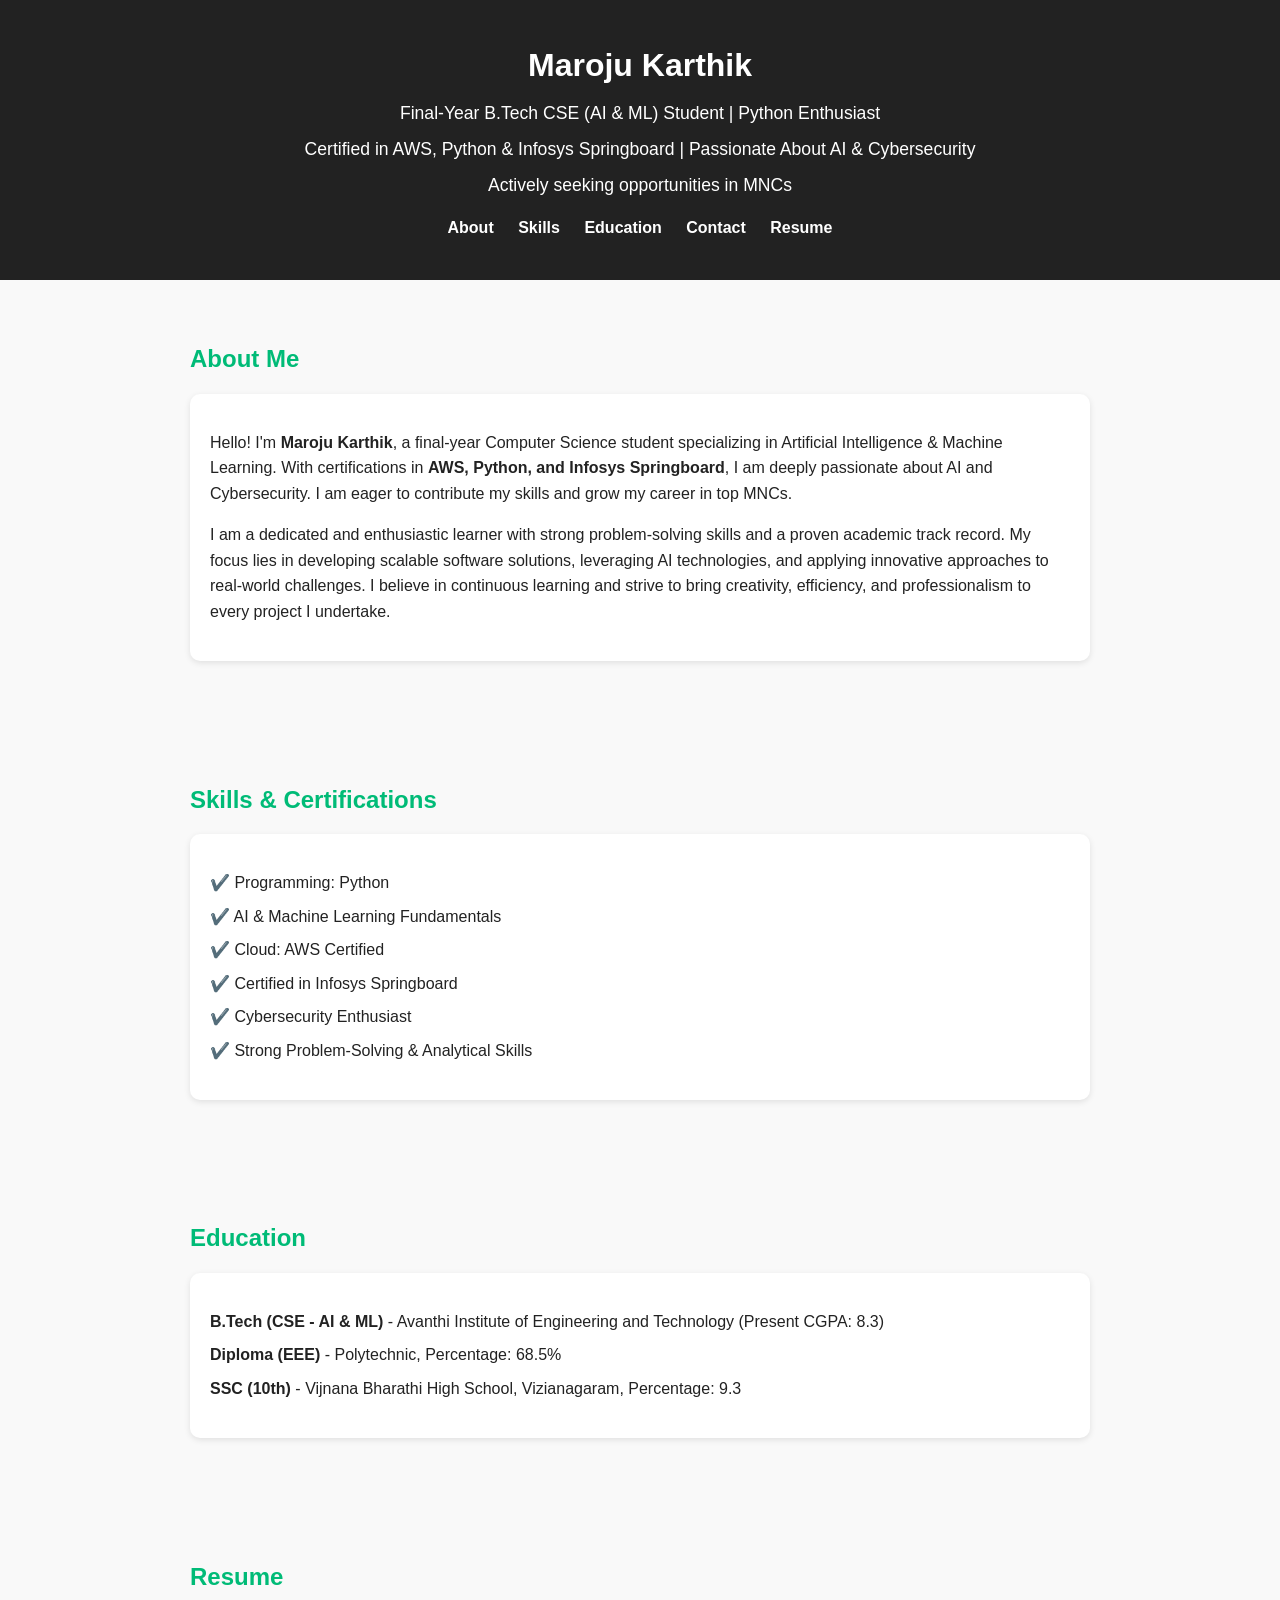
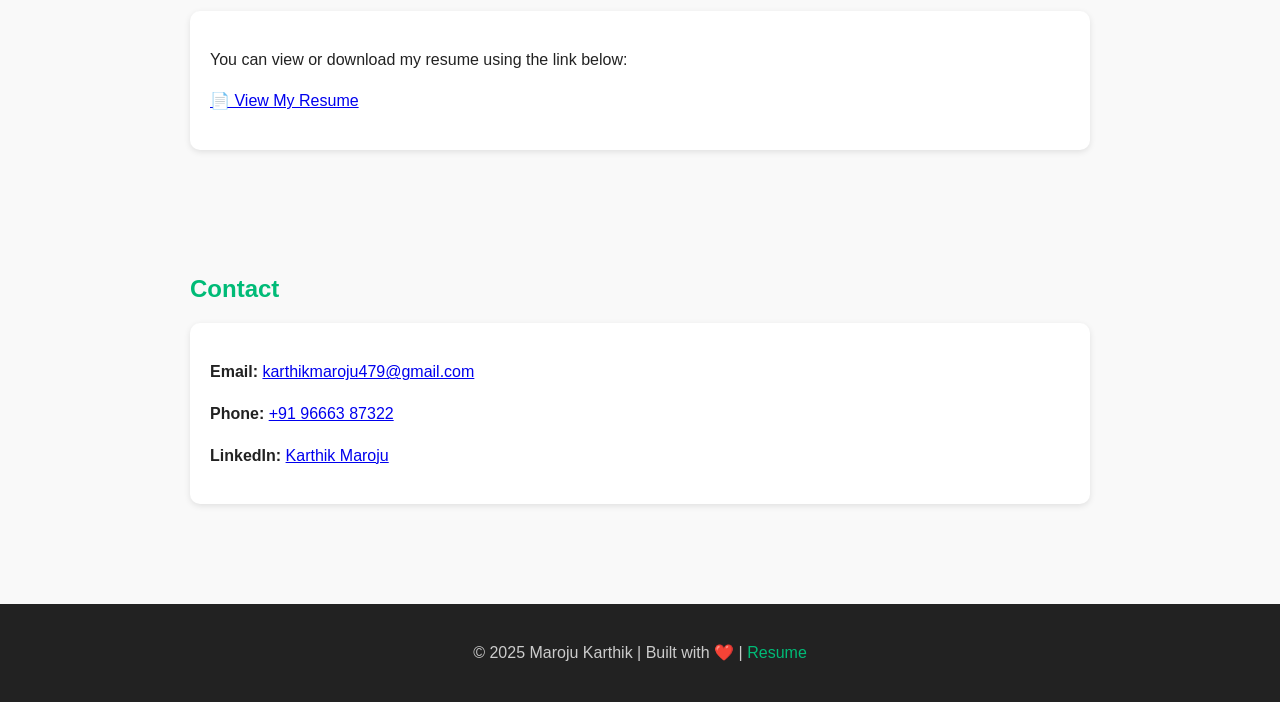
==== Index.html @ 7bbeaa72 "Rename Maroju Karthik_portfolio.html to Index.html" ====
<!DOCTYPE html>
<html lang="en">
<head>
  <meta charset="UTF-8">
  <meta name="viewport" content="width=device-width, initial-scale=1.0">
  <title>Maroju Karthik - Portfolio</title>
  <style>
    body {font-family: Arial, sans-serif; margin:0; padding:0; line-height:1.6; color:#222; background:#f9f9f9;}
    header {background:#222; color:#fff; padding:40px 20px; text-align:center;}
    header h1 {margin:0; font-size:2rem;}
    header p {margin:8px 0; font-size:1.1rem;}
    nav {margin-top:15px;}
    nav a {color:#fff; margin:0 10px; text-decoration:none; font-weight:bold;}
    section {padding:40px 20px; max-width:900px; margin:auto;}
    h2 {color:#0b7; margin-bottom:15px;}
    .card {background:#fff; padding:20px; border-radius:10px; margin-bottom:20px; box-shadow:0 2px 6px rgba(0,0,0,0.1);}
    ul {list-style:none; padding:0;}
    ul li {margin-bottom:8px;}
    footer {background:#222; color:#ccc; text-align:center; padding:20px; margin-top:40px;}
    footer a {color:#0b7; text-decoration:none;}
  </style>
</head>
<body>
  <header>
    <h1>Maroju Karthik</h1>
    <p>Final-Year B.Tech CSE (AI & ML) Student | Python Enthusiast</p>
    <p>Certified in AWS, Python & Infosys Springboard | Passionate About AI & Cybersecurity</p>
    <p>Actively seeking opportunities in MNCs</p>
    <nav>
      <a href="#about">About</a>
      <a href="#skills">Skills</a>
      <a href="#education">Education</a>
      <a href="#contact">Contact</a>
      <a href="#resume">Resume</a>
    </nav>
  </header>

  <section id="about">
    <h2>About Me</h2>
    <div class="card">
      <p>Hello! I'm <strong>Maroju Karthik</strong>, a final-year Computer Science student specializing in Artificial Intelligence & Machine Learning. With certifications in <strong>AWS, Python, and Infosys Springboard</strong>, I am deeply passionate about AI and Cybersecurity. I am eager to contribute my skills and grow my career in top MNCs.</p>
      <p>I am a dedicated and enthusiastic learner with strong problem-solving skills and a proven academic track record. My focus lies in developing scalable software solutions, leveraging AI technologies, and applying innovative approaches to real-world challenges. I believe in continuous learning and strive to bring creativity, efficiency, and professionalism to every project I undertake.</p>
    </div>
  </section>

  <section id="skills">
    <h2>Skills & Certifications</h2>
    <div class="card">
      <ul>
        <li>✔️ Programming: Python</li>
        <li>✔️ AI & Machine Learning Fundamentals</li>
        <li>✔️ Cloud: AWS Certified</li>
        <li>✔️ Certified in Infosys Springboard</li>
        <li>✔️ Cybersecurity Enthusiast</li>
        <li>✔️ Strong Problem-Solving & Analytical Skills</li>
      </ul>
    </div>
  </section>

  <section id="education">
    <h2>Education</h2>
    <div class="card">
      <ul>
        <li><strong>B.Tech (CSE - AI & ML)</strong> - Avanthi Institute of Engineering and Technology (Present CGPA: 8.3)</li>
        <li><strong>Diploma (EEE)</strong> - Polytechnic, Percentage: 68.5%</li>
        <li><strong>SSC (10th)</strong> - Vijnana Bharathi High School, Vizianagaram, Percentage: 9.3</li>
      </ul>
    </div>
  </section>

  <section id="resume">
    <h2>Resume</h2>
    <div class="card">
      <p>You can view or download my resume using the link below:</p>
      <p><a href="https://drive.google.com/file/d/10t4uBy4lNcmijcARof2DZ9ESx4ZynN8q/view?usp=drivesdk" target="_blank">📄 View My Resume</a></p>
    </div>
  </section>

  <section id="contact">
    <h2>Contact</h2>
    <div class="card">
      <p><strong>Email:</strong> <a href="mailto:karthikmaroju479@gmail.com">karthikmaroju479@gmail.com</a></p>
      <p><strong>Phone:</strong> <a href="tel:+919666387322">+91 96663 87322</a></p>
      <p><strong>LinkedIn:</strong> <a href="https://www.linkedin.com/in/karthik-maroju" target="_blank">Karthik Maroju</a></p>
    </div>
  </section>

  <footer>
    <p>© 2025 Maroju Karthik | Built with ❤️ | <a href="#resume">Resume</a></p>
  </footer>
</body>
</html>
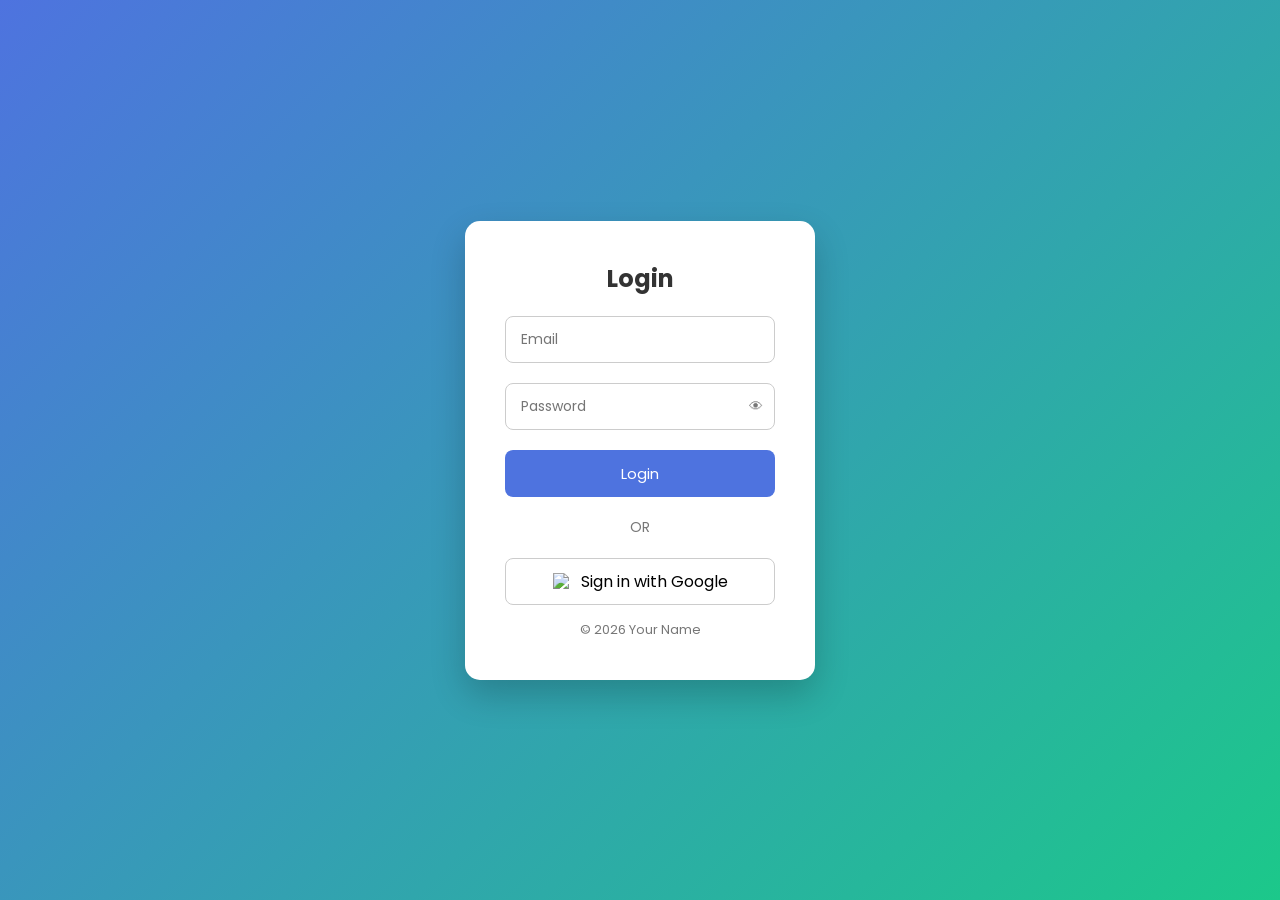
==== commit 647b7a38: "Revamp login page layout and styles" ====
--- a/Index.html
+++ b/Index.html
@@ -2,91 +2,170 @@
 <html lang="en">
 <head>
   <meta charset="UTF-8">
+  <title>Login Page</title>
   <meta name="viewport" content="width=device-width, initial-scale=1.0">
-  <title>Maroju Karthik - Portfolio</title>
+
+  <!-- Google Font -->
+  <link href="https://fonts.googleapis.com/css2?family=Poppins:wght@300;400;600&display=swap" rel="stylesheet">
+
   <style>
-    body {font-family: Arial, sans-serif; margin:0; padding:0; line-height:1.6; color:#222; background:#f9f9f9;}
-    header {background:#222; color:#fff; padding:40px 20px; text-align:center;}
-    header h1 {margin:0; font-size:2rem;}
-    header p {margin:8px 0; font-size:1.1rem;}
-    nav {margin-top:15px;}
-    nav a {color:#fff; margin:0 10px; text-decoration:none; font-weight:bold;}
-    section {padding:40px 20px; max-width:900px; margin:auto;}
-    h2 {color:#0b7; margin-bottom:15px;}
-    .card {background:#fff; padding:20px; border-radius:10px; margin-bottom:20px; box-shadow:0 2px 6px rgba(0,0,0,0.1);}
-    ul {list-style:none; padding:0;}
-    ul li {margin-bottom:8px;}
-    footer {background:#222; color:#ccc; text-align:center; padding:20px; margin-top:40px;}
-    footer a {color:#0b7; text-decoration:none;}
+    * {
+      margin: 0;
+      padding: 0;
+      box-sizing: border-box;
+      font-family: 'Poppins', sans-serif;
+    }
+
+    body {
+      height: 100vh;
+      display: flex;
+      justify-content: center;
+      align-items: center;
+      background: linear-gradient(135deg, #4e73df, #1cc88a);
+    }
+
+    .container {
+      background: #ffffff;
+      padding: 40px;
+      width: 350px;
+      border-radius: 15px;
+      box-shadow: 0 15px 35px rgba(0,0,0,0.2);
+      text-align: center;
+    }
+
+    .container h2 {
+      margin-bottom: 20px;
+      color: #333;
+    }
+
+    .input-box {
+      position: relative;
+      margin-bottom: 20px;
+    }
+
+    .input-box input {
+      width: 100%;
+      padding: 12px 40px 12px 15px;
+      border-radius: 8px;
+      border: 1px solid #ccc;
+      outline: none;
+      font-size: 14px;
+      transition: 0.3s;
+    }
+
+    .input-box input:focus {
+      border-color: #4e73df;
+    }
+
+    .toggle-password {
+      position: absolute;
+      right: 12px;
+      top: 50%;
+      transform: translateY(-50%);
+      cursor: pointer;
+      font-size: 14px;
+      color: #777;
+    }
+
+    .btn {
+      width: 100%;
+      padding: 12px;
+      background: #4e73df;
+      color: white;
+      border: none;
+      border-radius: 8px;
+      cursor: pointer;
+      font-size: 15px;
+      transition: 0.3s;
+    }
+
+    .btn:hover {
+      background: #2e59d9;
+    }
+
+    .divider {
+      margin: 20px 0;
+      font-size: 14px;
+      color: #777;
+    }
+
+    .google-btn {
+      display: flex;
+      align-items: center;
+      justify-content: center;
+      gap: 10px;
+      background: #fff;
+      border: 1px solid #ccc;
+      padding: 10px;
+      border-radius: 8px;
+      cursor: pointer;
+      transition: 0.3s;
+    }
+
+    .google-btn:hover {
+      background: #f8f9fa;
+    }
+
+    .google-btn img {
+      width: 18px;
+    }
+
+    .footer {
+      margin-top: 15px;
+      font-size: 13px;
+      color: #777;
+    }
+
+    @media(max-width: 400px) {
+      .container {
+        width: 90%;
+      }
+    }
+
   </style>
 </head>
 <body>
-  <header>
-    <h1>Maroju Karthik</h1>
-    <p>Final-Year B.Tech CSE (AI & ML) Student | Python Enthusiast</p>
-    <p>Certified in AWS, Python & Infosys Springboard | Passionate About AI & Cybersecurity</p>
-    <p>Actively seeking opportunities in MNCs</p>
-    <nav>
-      <a href="#about">About</a>
-      <a href="#skills">Skills</a>
-      <a href="#education">Education</a>
-      <a href="#contact">Contact</a>
-      <a href="#resume">Resume</a>
-    </nav>
-  </header>
 
-  <section id="about">
-    <h2>About Me</h2>
-    <div class="card">
-      <p>Hello! I'm <strong>Maroju Karthik</strong>, a final-year Computer Science student specializing in Artificial Intelligence & Machine Learning. With certifications in <strong>AWS, Python, and Infosys Springboard</strong>, I am deeply passionate about AI and Cybersecurity. I am eager to contribute my skills and grow my career in top MNCs.</p>
-      <p>I am a dedicated and enthusiastic learner with strong problem-solving skills and a proven academic track record. My focus lies in developing scalable software solutions, leveraging AI technologies, and applying innovative approaches to real-world challenges. I believe in continuous learning and strive to bring creativity, efficiency, and professionalism to every project I undertake.</p>
+  <div class="container">
+    <h2>Login</h2>
+
+    <div class="input-box">
+      <input type="email" placeholder="Email" required>
     </div>
-  </section>
 
-  <section id="skills">
-    <h2>Skills & Certifications</h2>
-    <div class="card">
-      <ul>
-        <li>✔️ Programming: Python</li>
-        <li>✔️ AI & Machine Learning Fundamentals</li>
-        <li>✔️ Cloud: AWS Certified</li>
-        <li>✔️ Certified in Infosys Springboard</li>
-        <li>✔️ Cybersecurity Enthusiast</li>
-        <li>✔️ Strong Problem-Solving & Analytical Skills</li>
-      </ul>
+    <div class="input-box">
+      <input type="password" id="password" placeholder="Password" required>
+      <span class="toggle-password" onclick="togglePassword()">👁</span>
     </div>
-  </section>
 
-  <section id="education">
-    <h2>Education</h2>
-    <div class="card">
-      <ul>
-        <li><strong>B.Tech (CSE - AI & ML)</strong> - Avanthi Institute of Engineering and Technology (Present CGPA: 8.3)</li>
-        <li><strong>Diploma (EEE)</strong> - Polytechnic, Percentage: 68.5%</li>
-        <li><strong>SSC (10th)</strong> - Vijnana Bharathi High School, Vizianagaram, Percentage: 9.3</li>
-      </ul>
+    <button class="btn">Login</button>
+
+    <div class="divider">OR</div>
+
+    <div class="google-btn" onclick="googleSignIn()">
+      <img src="https://cdn-icons-png.flaticon.com/512/2991/2991148.png">
+      Sign in with Google
     </div>
-  </section>
 
-  <section id="resume">
-    <h2>Resume</h2>
-    <div class="card">
-      <p>You can view or download my resume using the link below:</p>
-      <p><a href="https://drive.google.com/file/d/10t4uBy4lNcmijcARof2DZ9ESx4ZynN8q/view?usp=drivesdk" target="_blank">📄 View My Resume</a></p>
+    <div class="footer">
+      © 2026 Your Name
     </div>
-  </section>
+  </div>
 
-  <section id="contact">
-    <h2>Contact</h2>
-    <div class="card">
-      <p><strong>Email:</strong> <a href="mailto:karthikmaroju479@gmail.com">karthikmaroju479@gmail.com</a></p>
-      <p><strong>Phone:</strong> <a href="tel:+919666387322">+91 96663 87322</a></p>
-      <p><strong>LinkedIn:</strong> <a href="https://www.linkedin.com/in/karthik-maroju" target="_blank">Karthik Maroju</a></p>
-    </div>
-  </section>
+  <script>
+    function togglePassword() {
+      const password = document.getElementById("password");
+      if (password.type === "password") {
+        password.type = "text";
+      } else {
+        password.type = "password";
+      }
+    }
 
-  <footer>
-    <p>© 2025 Maroju Karthik | Built with ❤️ | <a href="#resume">Resume</a></p>
-  </footer>
+    function googleSignIn() {
+      alert("Google Sign-In integration requires backend & Google API setup.");
+    }
+  </script>
+
 </body>
 </html>
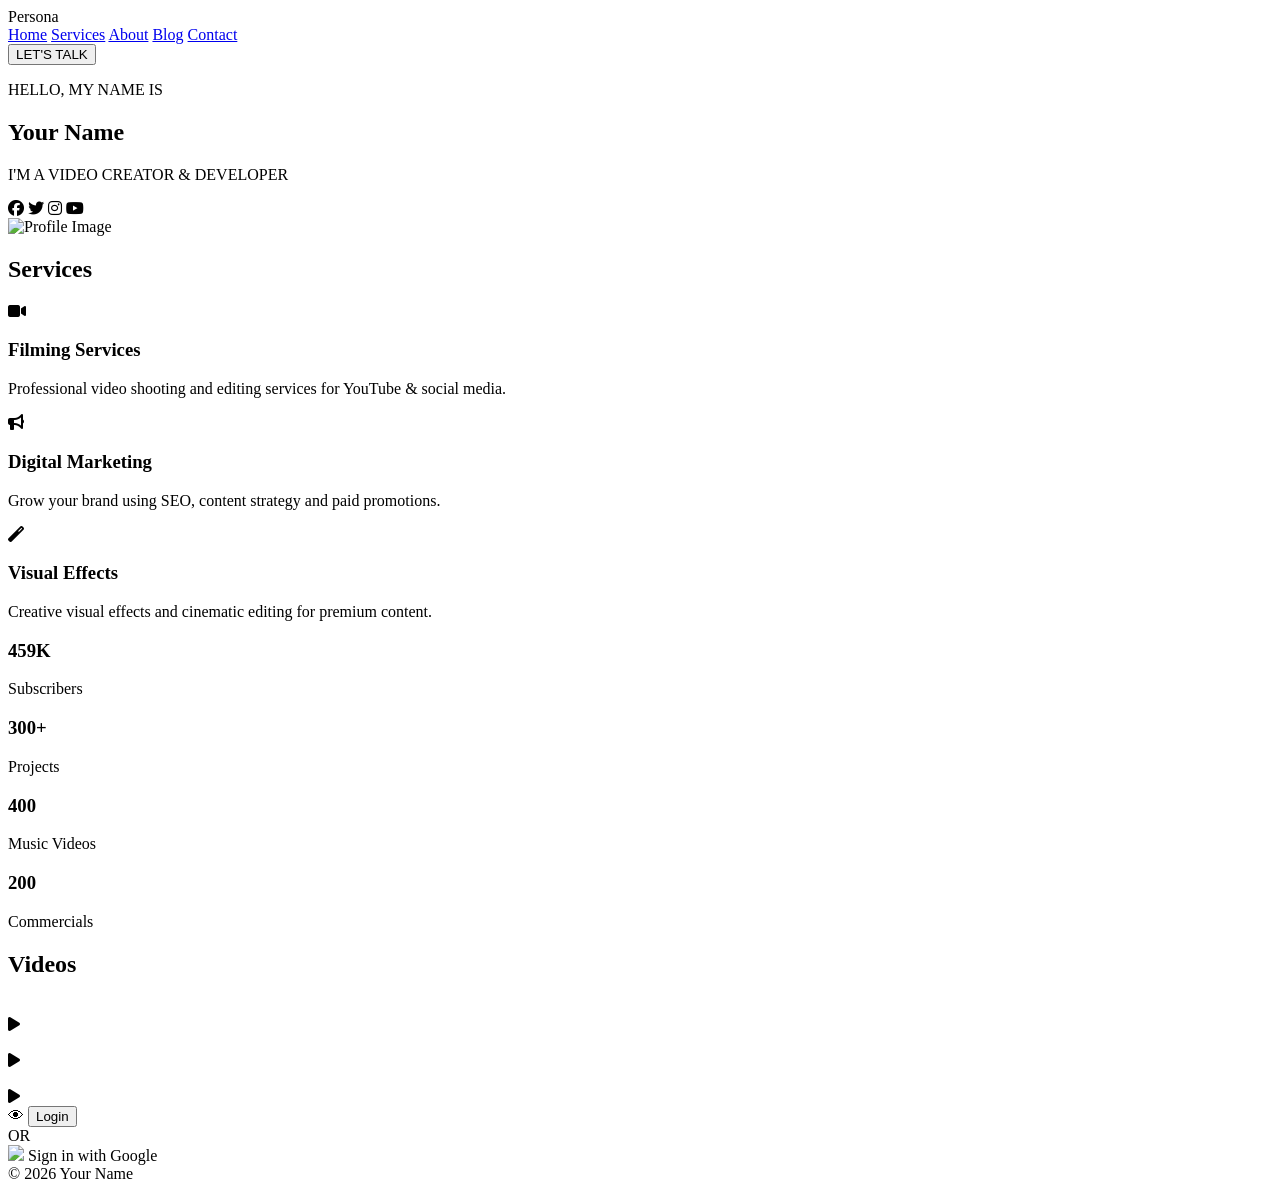
==== commit 0ebb7c71: "Update Index.html" ====
--- a/Index.html
+++ b/Index.html
@@ -1,140 +1,117 @@
 <!DOCTYPE html>
 <html lang="en">
 <head>
-  <meta charset="UTF-8">
-  <title>Login Page</title>
-  <meta name="viewport" content="width=device-width, initial-scale=1.0">
-
-  <!-- Google Font -->
-  <link href="https://fonts.googleapis.com/css2?family=Poppins:wght@300;400;600&display=swap" rel="stylesheet">
-
-  <style>
-    * {
-      margin: 0;
-      padding: 0;
-      box-sizing: border-box;
-      font-family: 'Poppins', sans-serif;
-    }
-
-    body {
-      height: 100vh;
-      display: flex;
-      justify-content: center;
-      align-items: center;
-      background: linear-gradient(135deg, #4e73df, #1cc88a);
-    }
-
-    .container {
-      background: #ffffff;
-      padding: 40px;
-      width: 350px;
-      border-radius: 15px;
-      box-shadow: 0 15px 35px rgba(0,0,0,0.2);
-      text-align: center;
-    }
-
-    .container h2 {
-      margin-bottom: 20px;
-      color: #333;
-    }
-
-    .input-box {
-      position: relative;
-      margin-bottom: 20px;
-    }
-
-    .input-box input {
-      width: 100%;
-      padding: 12px 40px 12px 15px;
-      border-radius: 8px;
-      border: 1px solid #ccc;
-      outline: none;
-      font-size: 14px;
-      transition: 0.3s;
-    }
-
-    .input-box input:focus {
-      border-color: #4e73df;
-    }
-
-    .toggle-password {
-      position: absolute;
-      right: 12px;
-      top: 50%;
-      transform: translateY(-50%);
-      cursor: pointer;
-      font-size: 14px;
-      color: #777;
-    }
-
-    .btn {
-      width: 100%;
-      padding: 12px;
-      background: #4e73df;
-      color: white;
-      border: none;
-      border-radius: 8px;
-      cursor: pointer;
-      font-size: 15px;
-      transition: 0.3s;
-    }
-
-    .btn:hover {
-      background: #2e59d9;
-    }
-
-    .divider {
-      margin: 20px 0;
-      font-size: 14px;
-      color: #777;
-    }
-
-    .google-btn {
-      display: flex;
-      align-items: center;
-      justify-content: center;
-      gap: 10px;
-      background: #fff;
-      border: 1px solid #ccc;
-      padding: 10px;
-      border-radius: 8px;
-      cursor: pointer;
-      transition: 0.3s;
-    }
-
-    .google-btn:hover {
-      background: #f8f9fa;
-    }
-
-    .google-btn img {
-      width: 18px;
-    }
-
-    .footer {
-      margin-top: 15px;
-      font-size: 13px;
-      color: #777;
-    }
-
-    @media(max-width: 400px) {
-      .container {
-        width: 90%;
-      }
-    }
-
-  </style>
+    <meta charset="UTF-8">
+    <title>Your Name - Portfolio</title>
+    <meta name="viewport" content="width=device-width, initial-scale=1.0">
+    <link rel="stylesheet" href="style.css">
+    <link href="https://cdnjs.cloudflare.com/ajax/libs/font-awesome/6.5.0/css/all.min.css" rel="stylesheet">
 </head>
 <body>
 
-  <div class="container">
-    <h2>Login</h2>
+<!-- HEADER -->
+<header>
+    <div class="logo">Persona</div>
+    <nav>
+        <a href="#">Home</a>
+        <a href="#">Services</a>
+        <a href="#">About</a>
+        <a href="#">Blog</a>
+        <a href="#">Contact</a>
+    </nav>
+    <button class="btn">LET'S TALK</button>
+</header>
 
-    <div class="input-box">
-      <input type="email" placeholder="Email" required>
+<!-- HERO SECTION -->
+<section class="hero">
+    <div class="hero-content">
+        <p class="small-text">HELLO, MY NAME IS</p>
+        <h1>Your Name</h1>
+        <p class="role">I'M A VIDEO CREATOR & DEVELOPER</p>
+
+        <div class="social-icons">
+            <i class="fab fa-facebook"></i>
+            <i class="fab fa-twitter"></i>
+            <i class="fab fa-instagram"></i>
+            <i class="fab fa-youtube"></i>
+        </div>
     </div>
 
-    <div class="input-box">
-      <input type="password" id="password" placeholder="Password" required>
+    <div class="hero-image">
+        <!-- 🔥 UPLOAD YOUR PROFILE IMAGE LINK BELOW -->
+        <img src="https://drive.google.com/file/d/1TAr2fYDC0l3WaPv8k2YcHOoJ-04bDcTF/view?usp=drivesdk" alt="Profile Image">
+    </div>
+</section>
+
+<!-- SERVICES -->
+<section class="services">
+    <h2>Services</h2>
+
+    <div class="service-container">
+        <div class="service-card active">
+            <i class="fas fa-video"></i>
+            <h3>Filming Services</h3>
+            <p>Professional video shooting and editing services for YouTube & social media.</p>
+        </div>
+
+        <div class="service-card">
+            <i class="fas fa-bullhorn"></i>
+            <h3>Digital Marketing</h3>
+            <p>Grow your brand using SEO, content strategy and paid promotions.</p>
+        </div>
+
+        <div class="service-card">
+            <i class="fas fa-magic"></i>
+            <h3>Visual Effects</h3>
+            <p>Creative visual effects and cinematic editing for premium content.</p>
+        </div>
+    </div>
+</section>
+
+<!-- STATS -->
+<section class="stats">
+    <div class="stat">
+        <h3>459K</h3>
+        <p>Subscribers</p>
+    </div>
+    <div class="stat">
+        <h3>300+</h3>
+        <p>Projects</p>
+    </div>
+    <div class="stat">
+        <h3>400</h3>
+        <p>Music Videos</p>
+    </div>
+    <div class="stat">
+        <h3>200</h3>
+        <p>Commercials</p>
+    </div>
+</section>
+
+<!-- VIDEOS -->
+<section class="videos">
+    <h2>Videos</h2>
+
+    <div class="video-container">
+        <div class="video-card">
+            <img src="https://images.unsplash.com/photo-1518779578993-ec3579fee39f" alt="">
+            <div class="play"><i class="fas fa-play"></i></div>
+        </div>
+
+        <div class="video-card">
+            <img src="https://images.unsplash.com/photo-1492724441997-5dc865305da7" alt="">
+            <div class="play"><i class="fas fa-play"></i></div>
+        </div>
+
+        <div class="video-card">
+            <img src="https://images.unsplash.com/photo-1507874457470-272b3c8d8ee2" alt="">
+            <div class="play"><i class="fas fa-play"></i></div>
+        </div>
+    </div>
+</section>
+
+</body>
+</html>
       <span class="toggle-password" onclick="togglePassword()">👁</span>
     </div>
 
